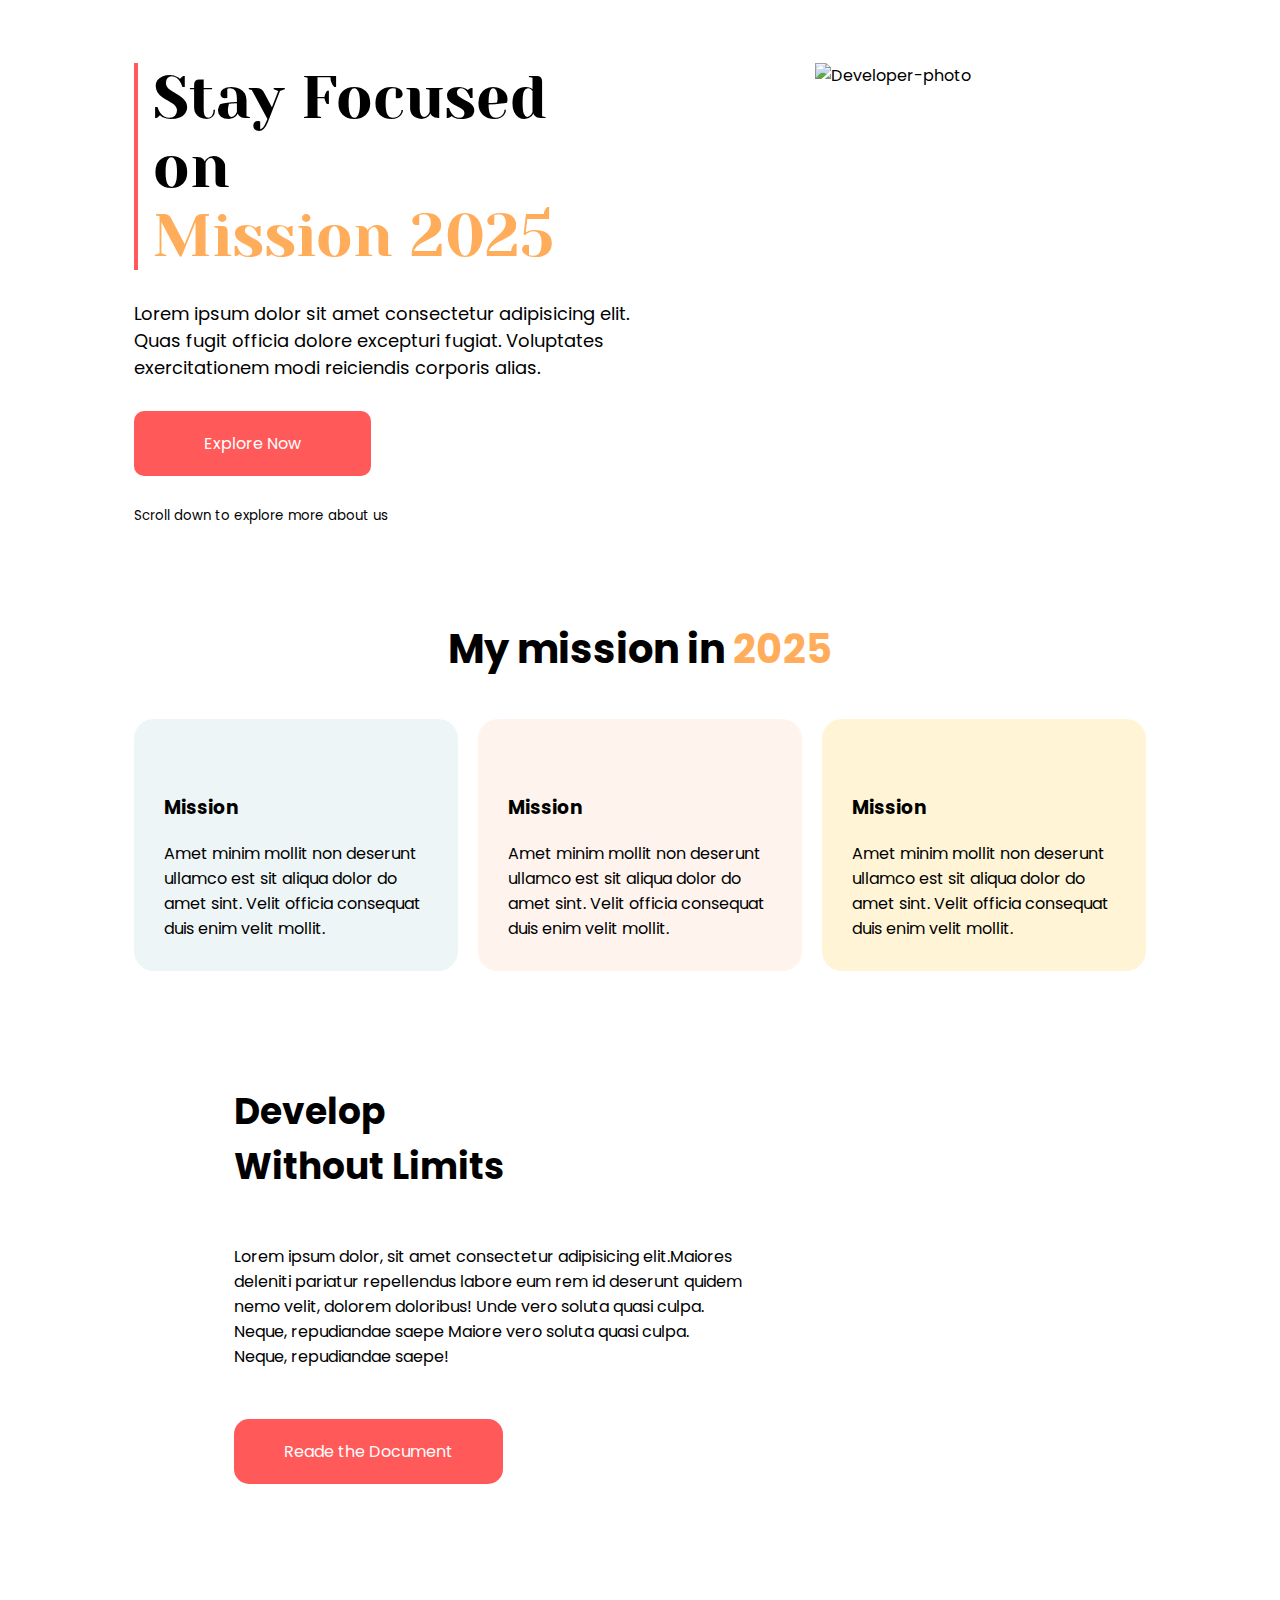
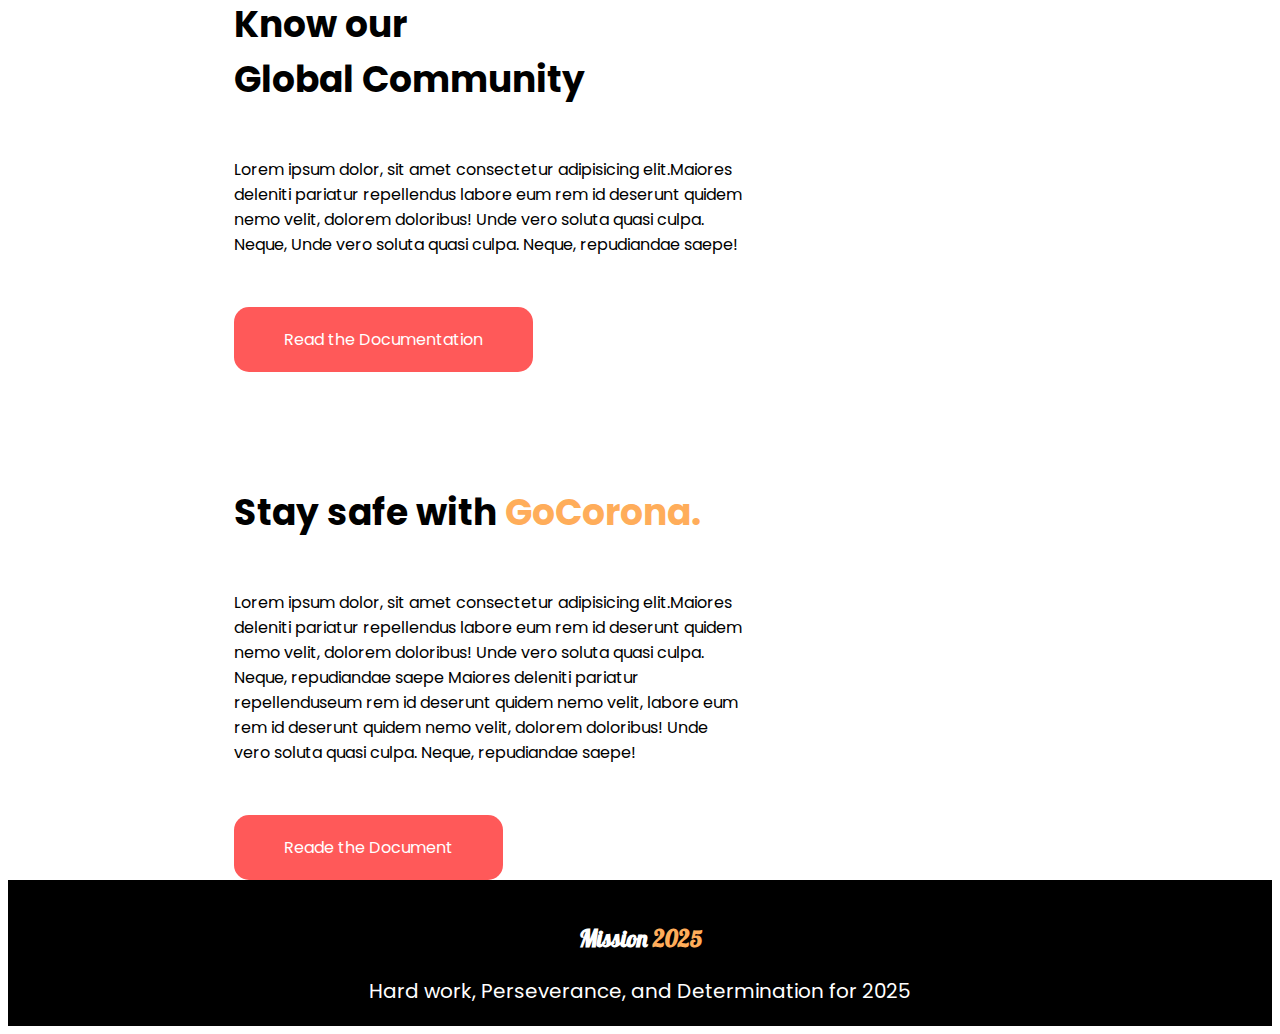
==== index.html @ a76c85a0 "pussing again" ====
<!DOCTYPE html>
<html lang="en">
<head>
    <meta charset="UTF-8">
    <meta name="viewport" content="width=device-width, initial-scale=1.0">
    <title>mission 2025</title>
    <!-- stylesheets -->
     <link rel="stylesheet" href="style.css">
</head>
<body>
    <!-- Header section -->
    <header>
        <div class="container flexable-contant">
         <div class="half-width left-site">
            <h1>Stay Focused on <br> <span>Mission 2025</span></h1>
            <p>Lorem ipsum dolor sit amet consectetur adipisicing elit. Quas fugit officia dolore excepturi fugiat. Voluptates exercitationem modi reiciendis corporis alias.</p>
            <div class="button">
                <a href="#">Explore Now</a>
            </div>
            <small>Scroll down to explore more about us</small>
         </div>
        <div class="half-width right-site">
            <img src="my-photo/pic-001.png" alt="Developer-photo">
         </div>
    </div>
    </header>
    <main>
        <!-- mission secton -->
        <section>
            <div class="container">
                <div class="mission">
                    <h1>My mission in <span>2025</span></h1>
                    <div class="items">
                        <div class="item" id="item-1">
                            <img src="illustrators/illustrator-1.png" alt="">
                            <h3>Mission</h3>
                            <p>Amet minim mollit non deserunt ullamco est sit aliqua dolor do amet sint. Velit officia consequat duis enim velit mollit.</p>
                        </div>
                        <div class="item" id="item-2">
                            <img src="illustrators/illustrator-2.png" alt="">
                            <h3>Mission</h3>
                            <p>Amet minim mollit non deserunt ullamco est sit aliqua dolor do amet sint. Velit officia consequat duis enim velit mollit.</p>
                        </div>
                        <div class="item" id="item-3">
                            <img src="illustrators/illustrator-3.png" alt="">
                            <h3>Mission</h3>
                            <p>Amet minim mollit non deserunt ullamco est sit aliqua dolor do amet sint. Velit officia consequat duis enim velit mollit.</p>
                        </div>
                    </div>
                </div>
            </div>
        </section>
        <!-- Develop Section -->
        <section>
            <div class="container">
            <div class="left">
                <img src="pictures/coding.png" alt="">
            </div>
            <div class="right">
                <h1>Develop 
                    <br>
                       Without Limits</h1>
                    <p>Lorem ipsum dolor, sit amet consectetur adipisicing elit.Maiores deleniti pariatur repellendus labore eum rem id deserunt quidem nemo velit, dolorem doloribus! Unde vero soluta quasi culpa. Neque, repudiandae saepe Maiore vero soluta quasi culpa. Neque, repudiandae saepe!</p>
                    <a href="#">Reade the Document</a>
            </div>
            </div>
        </section>
        <!-- Community section -->
        <section>
            <div class="container lining">
            <div class="left">
                <img src="pictures/project.png" alt="">
            </div>
            <div class="right margin">
                <h1>Know our  
                    <br>
                    Global Community </h1>
                    <p>Lorem ipsum dolor, sit amet consectetur adipisicing elit.Maiores deleniti pariatur repellendus labore eum rem id deserunt quidem nemo velit, dolorem doloribus! Unde vero soluta quasi culpa. Neque,  Unde vero soluta quasi culpa. Neque, repudiandae saepe!</p>
                    <a href="#">Read the  Documentation</a>
            </div>
            </div>
        </section>
        <!-- Application Section -->
        <section>
            <div class="container">
            <div class="left">
                <img src="pictures/app.png" alt="">
            </div>
            <div class="right">
                <h1>Stay safe with
                    <span> GoCorona. </span> 
                        </h1>
                    <p>Lorem ipsum dolor, sit amet consectetur adipisicing elit.Maiores deleniti pariatur repellendus labore eum rem id deserunt quidem nemo velit, dolorem doloribus! Unde vero soluta quasi culpa. Neque, repudiandae saepe Maiores deleniti pariatur repellenduseum rem id deserunt quidem nemo velit, labore eum rem id deserunt quidem nemo velit, dolorem doloribus! Unde vero soluta quasi culpa. Neque, repudiandae saepe!</p>
                    <a href="#">Reade the Document</a>
            </div>
            </div>
        </section>
    </main>
    <footer>
        <div>
            <h3>Mission <span>2025</span></h3>
            <p>Hard work, Perseverance, and Determination for 2025</p>
        </div>
    </footer>
</body>
</html>
---- style.css ----
/* google fonts */
@import url('https://fonts.googleapis.com/css2?family=Lobster&family=Poppins:ital,wght@0,100;0,200;0,300;0,400;0,500;0,600;0,700;0,800;0,900;1,100;1,200;1,300;1,400;1,500;1,600;1,700;1,800;1,900&family=Yeseva+One&display=swap');


body {
    font-family: "Poppins", serif;
}
body h1,p {
    margin: 0;
}
.half-width {
    width: 50%;
}
.container {
    width: 80%;
    display: flex;
    margin: 5% auto 0 auto;
}
/* Header section css */
header img {
    width: 80%;
}
header .right-site {
   text-align: center;
}
.left-site {
    display: flex;
    flex-direction: column;
     justify-content: center;
     gap: 30px;
}
.left-site h1 {
    font-family: 'yeseva one';
    font-size: 60px;
    font-weight: 400;
    border-left: 4px solid #ff5959;
    padding-left: 15px;
}
.left-site h1 span {
    color: #FFAD5A;
}
.left-site p {
    font-size: 18px;
}
.button a {
    background-color: #ff5959;
    display: inline-block;
    padding: 20px 70px;
    color: white;
    text-decoration: none;
    border-radius: 10px;
}

/* Mission area section */
.mission h1 {
    font-size: 40px;
    text-align: center;
}
.container h1 span {
color: #FFAD5A;
}
.mission {
    display: flex;
    flex-direction: column;
    gap: 40px;
    margin-top: 30px;
}
.mission .items {
    display: flex;
    gap: 20px;
}
.items .item {
    border-radius: 20px;
    padding: 30px;
}
.items .item img {
    width: 150px;
}
#item-1 {
    background-color: #4f9da61a;
    ;
}
#item-2 {
    background-color: #FF8B591A;
}
#item-3 {
    background-color: #fff4d6;
}

/* Developing section */
.left {
     text-align: center;
}
.left img {
    width: 100%;
}
.right {
    margin-left: 100px;
    margin-top: 50px;
    gap: 30px;
}
.right h1 {
    font-size: 36px;
}
.right a {
    text-decoration: none;
    color: white;
    background-color: #ff5959;
    padding: 20px 50px;
    border-radius: 15px;
    display: inline-block;
}
.right p {
    margin: 50px 0;
    padding-right: 400px;
}
/* Community sectiion */
.lining {
    flex-direction: row-reverse;
}
.margin {
    margin-right: 0;
}

/* footer section */
footer {
    text-align: center;
    background-color: black;
    color: white;
    padding: 20px 0;
    font-size: 20px;
}
footer h3 {
    font-family: "Lobster", serif;
}
footer h3 span {
    color: #FFAD5A;
}
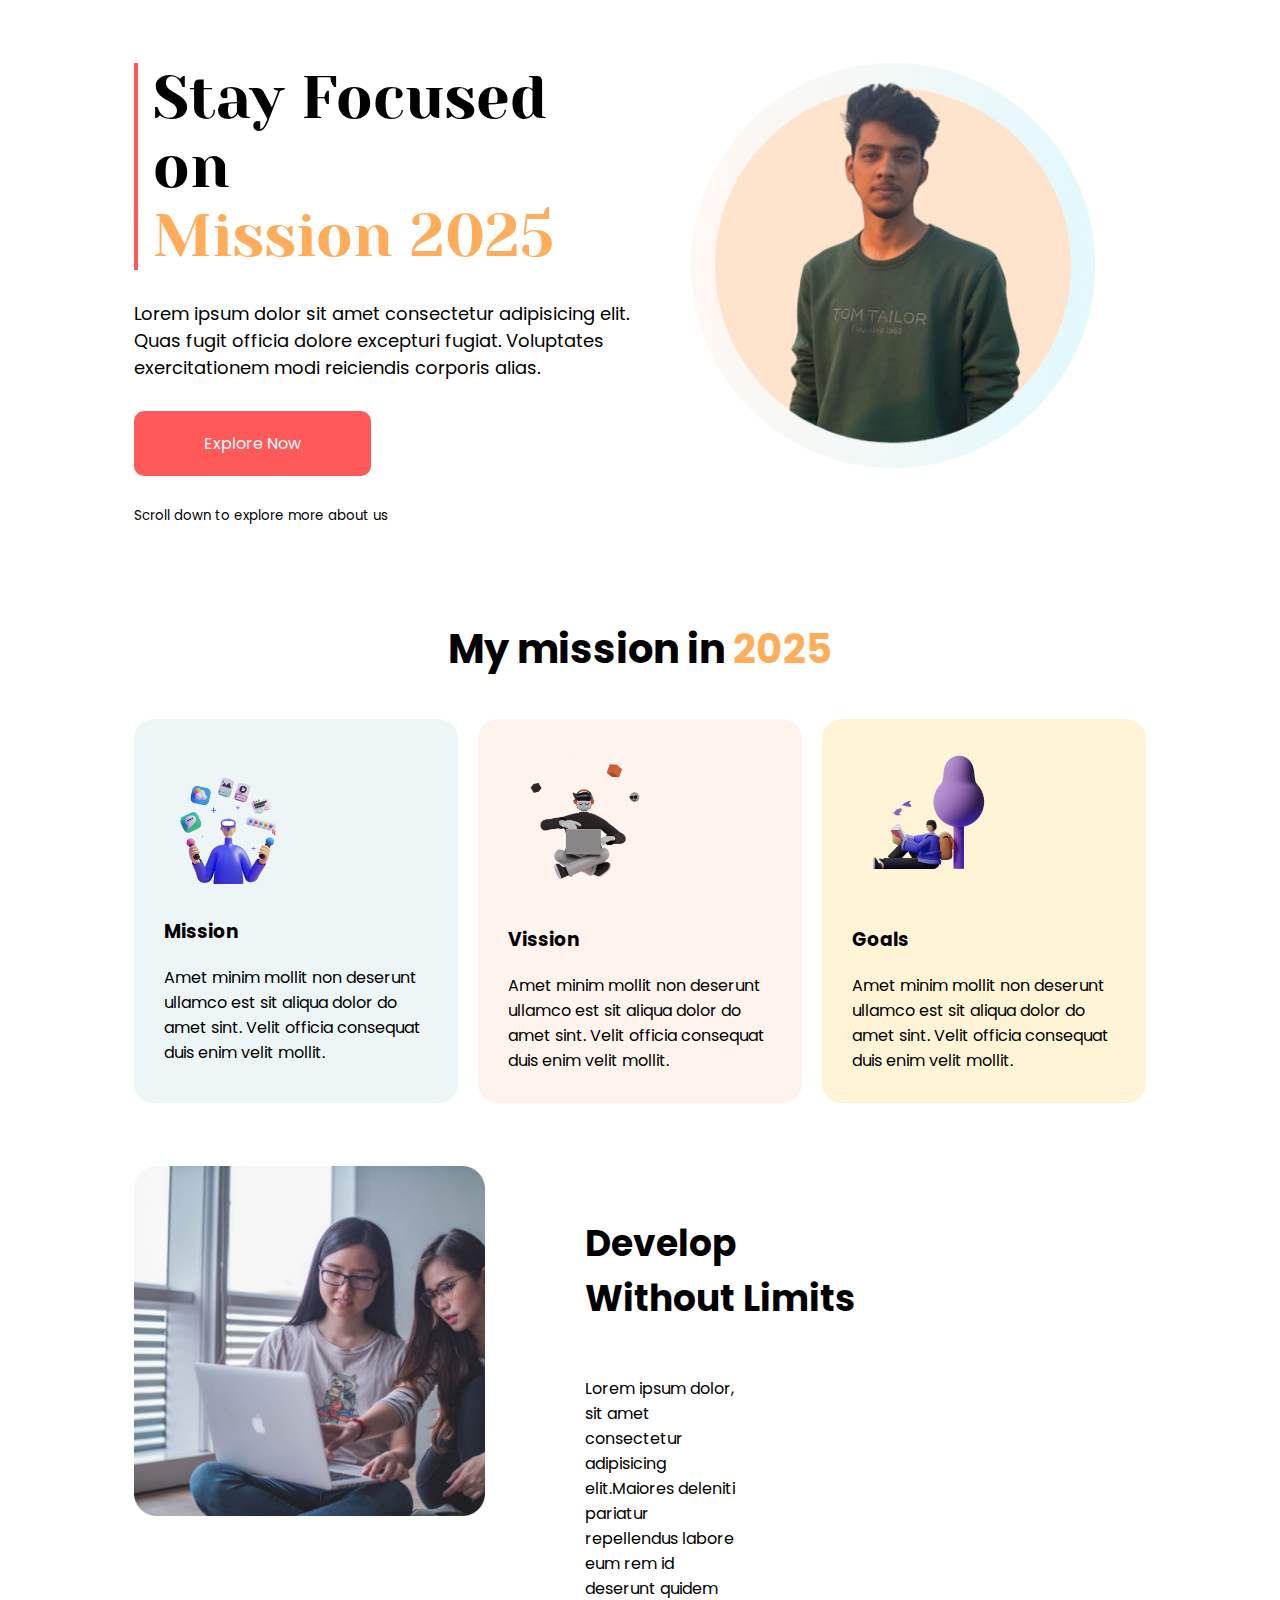
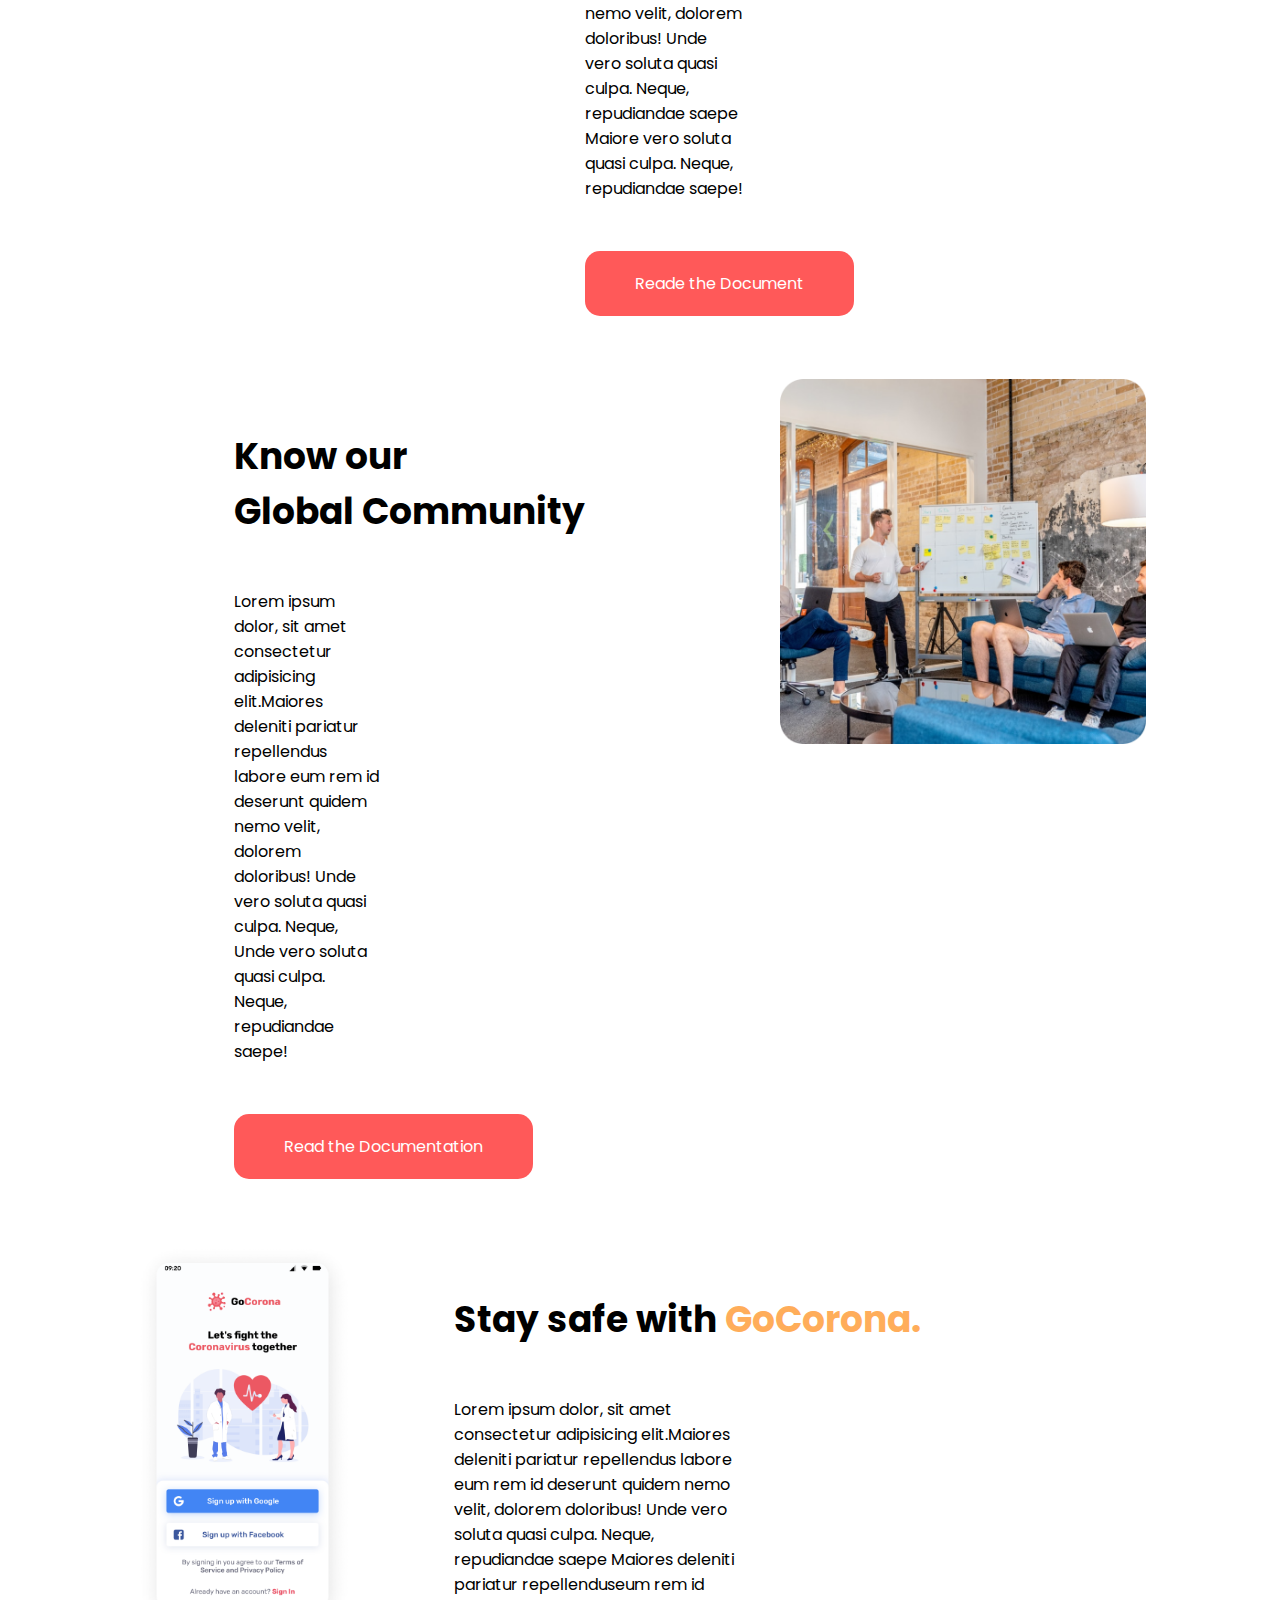
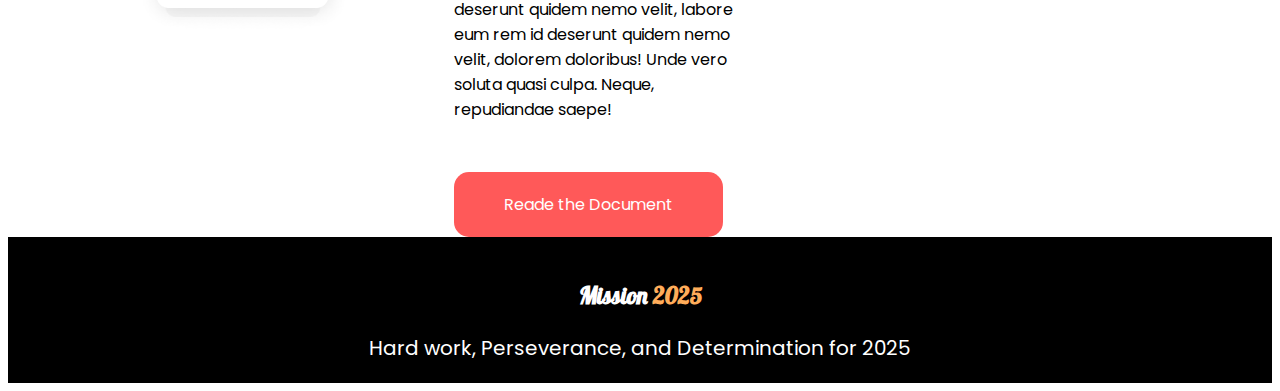
==== commit 1cf7130e: "change" ====
--- a/index.html
+++ b/index.html
@@ -20,7 +20,7 @@
             <small>Scroll down to explore more about us</small>
          </div>
         <div class="half-width right-site">
-            <img src="my-photo/pic-001.png" alt="Developer-photo">
+            <img src="images/my-photo/pic-001.png" alt="Developer-photo">
          </div>
     </div>
     </header>
@@ -32,18 +32,18 @@
                     <h1>My mission in <span>2025</span></h1>
                     <div class="items">
                         <div class="item" id="item-1">
-                            <img src="illustrators/illustrator-1.png" alt="">
+                            <img src="images/illustrators/illustrator-1.png" alt="">
                             <h3>Mission</h3>
                             <p>Amet minim mollit non deserunt ullamco est sit aliqua dolor do amet sint. Velit officia consequat duis enim velit mollit.</p>
                         </div>
                         <div class="item" id="item-2">
-                            <img src="illustrators/illustrator-2.png" alt="">
-                            <h3>Mission</h3>
+                            <img src="images/illustrators/illustrator-2.png" alt="">
+                            <h3>Vission</h3>
                             <p>Amet minim mollit non deserunt ullamco est sit aliqua dolor do amet sint. Velit officia consequat duis enim velit mollit.</p>
                         </div>
                         <div class="item" id="item-3">
-                            <img src="illustrators/illustrator-3.png" alt="">
-                            <h3>Mission</h3>
+                            <img src="images/illustrators/illustrator-3.png" alt="">
+                            <h3>Goals</h3>
                             <p>Amet minim mollit non deserunt ullamco est sit aliqua dolor do amet sint. Velit officia consequat duis enim velit mollit.</p>
                         </div>
                     </div>
@@ -54,7 +54,7 @@
         <section>
             <div class="container">
             <div class="left">
-                <img src="pictures/coding.png" alt="">
+                <img src="images/pictures/coding.png" alt="">
             </div>
             <div class="right">
                 <h1>Develop 
@@ -69,7 +69,7 @@
         <section>
             <div class="container lining">
             <div class="left">
-                <img src="pictures/project.png" alt="">
+                <img src="images/pictures/project.png" alt="">
             </div>
             <div class="right margin">
                 <h1>Know our  
@@ -84,7 +84,7 @@
         <section>
             <div class="container">
             <div class="left">
-                <img src="pictures/app.png" alt="">
+                <img src="images/pictures/app.png" alt="">
             </div>
             <div class="right">
                 <h1>Stay safe with
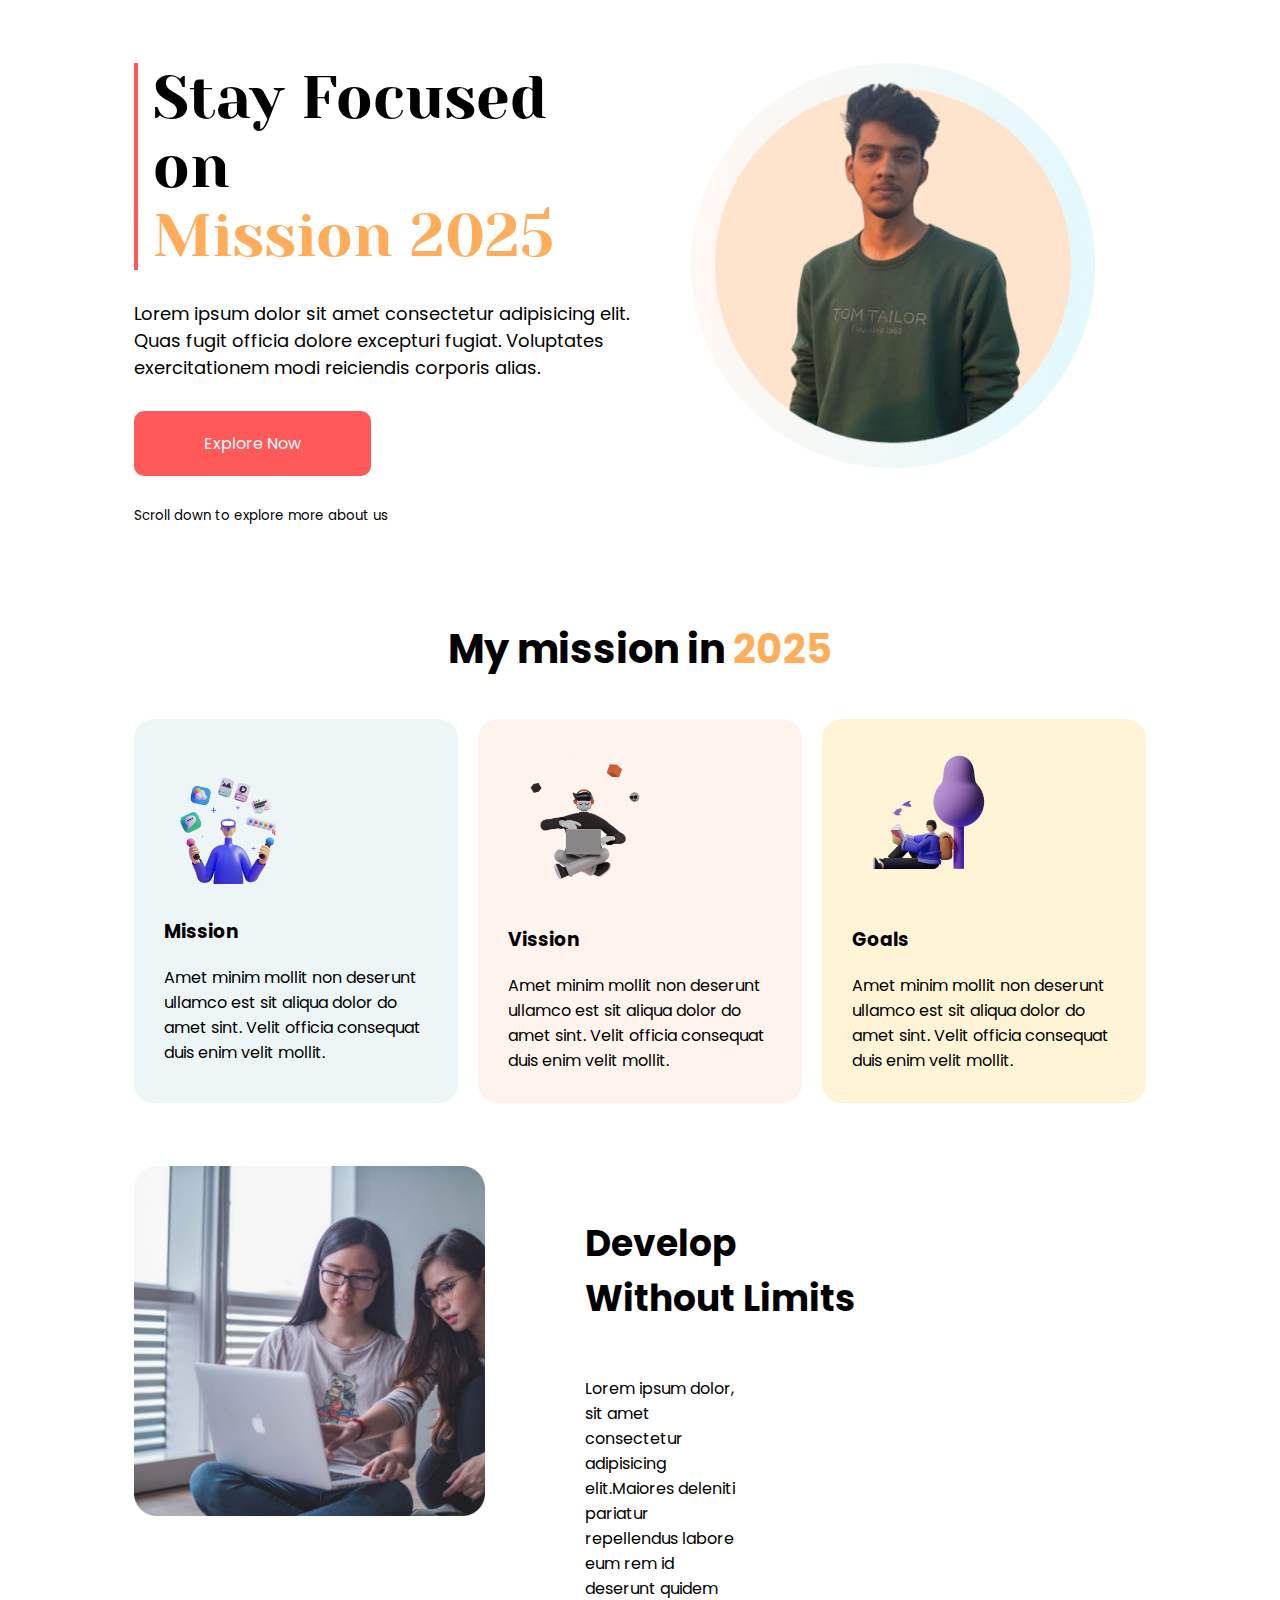
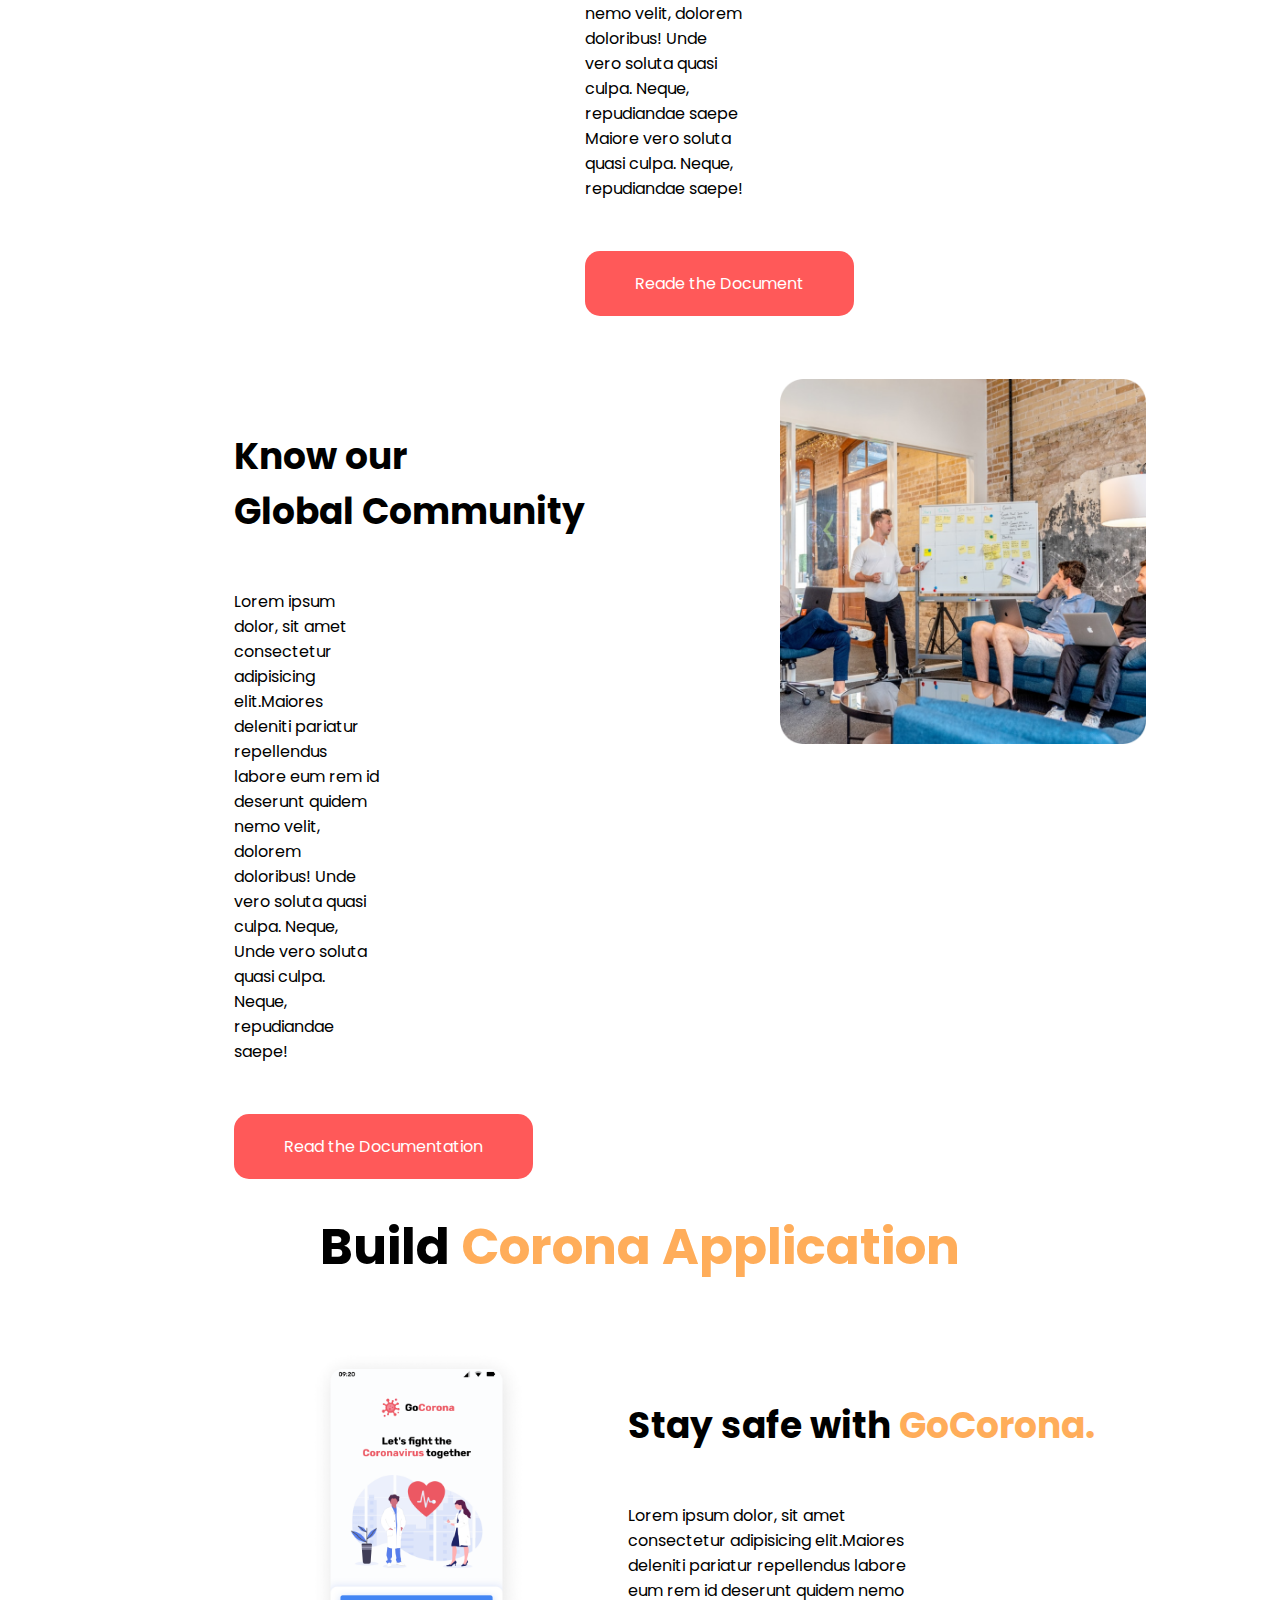
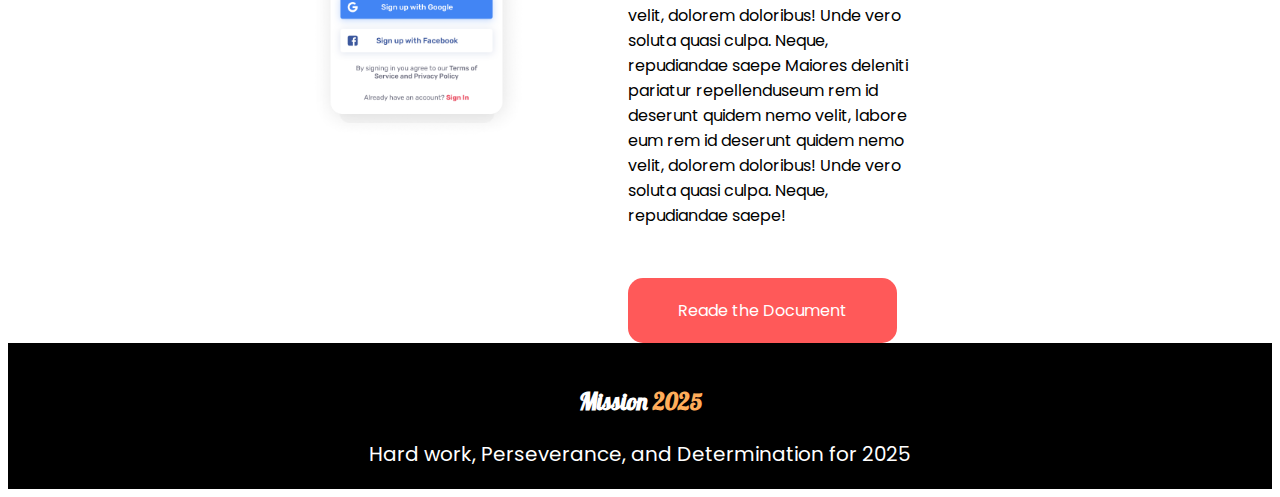
==== commit e6cd47bf: "again" ====
--- a/index.html
+++ b/index.html
@@ -82,7 +82,10 @@
         </section>
         <!-- Application Section -->
         <section>
-            <div class="container">
+            <div class="middle">
+                <h1>Build <span>Corona Application</span></h1>
+            </div>
+            <div class="container last-container">
             <div class="left">
                 <img src="images/pictures/app.png" alt="">
             </div>
--- a/style.css
+++ b/style.css
@@ -118,10 +118,17 @@
 .lining {
     flex-direction: row-reverse;
 }
-.margin {
-    margin-right: 0;
+.middle h1 {
+    text-align: center;
+    font-size: 50px;
+    padding-top: 30px;
 }
-
+.middle h1 span {
+    color: #FFAD5A;
+}
+.last-container {
+    margin-left: 300px;
+}
 /* footer section */
 footer {
     text-align: center;
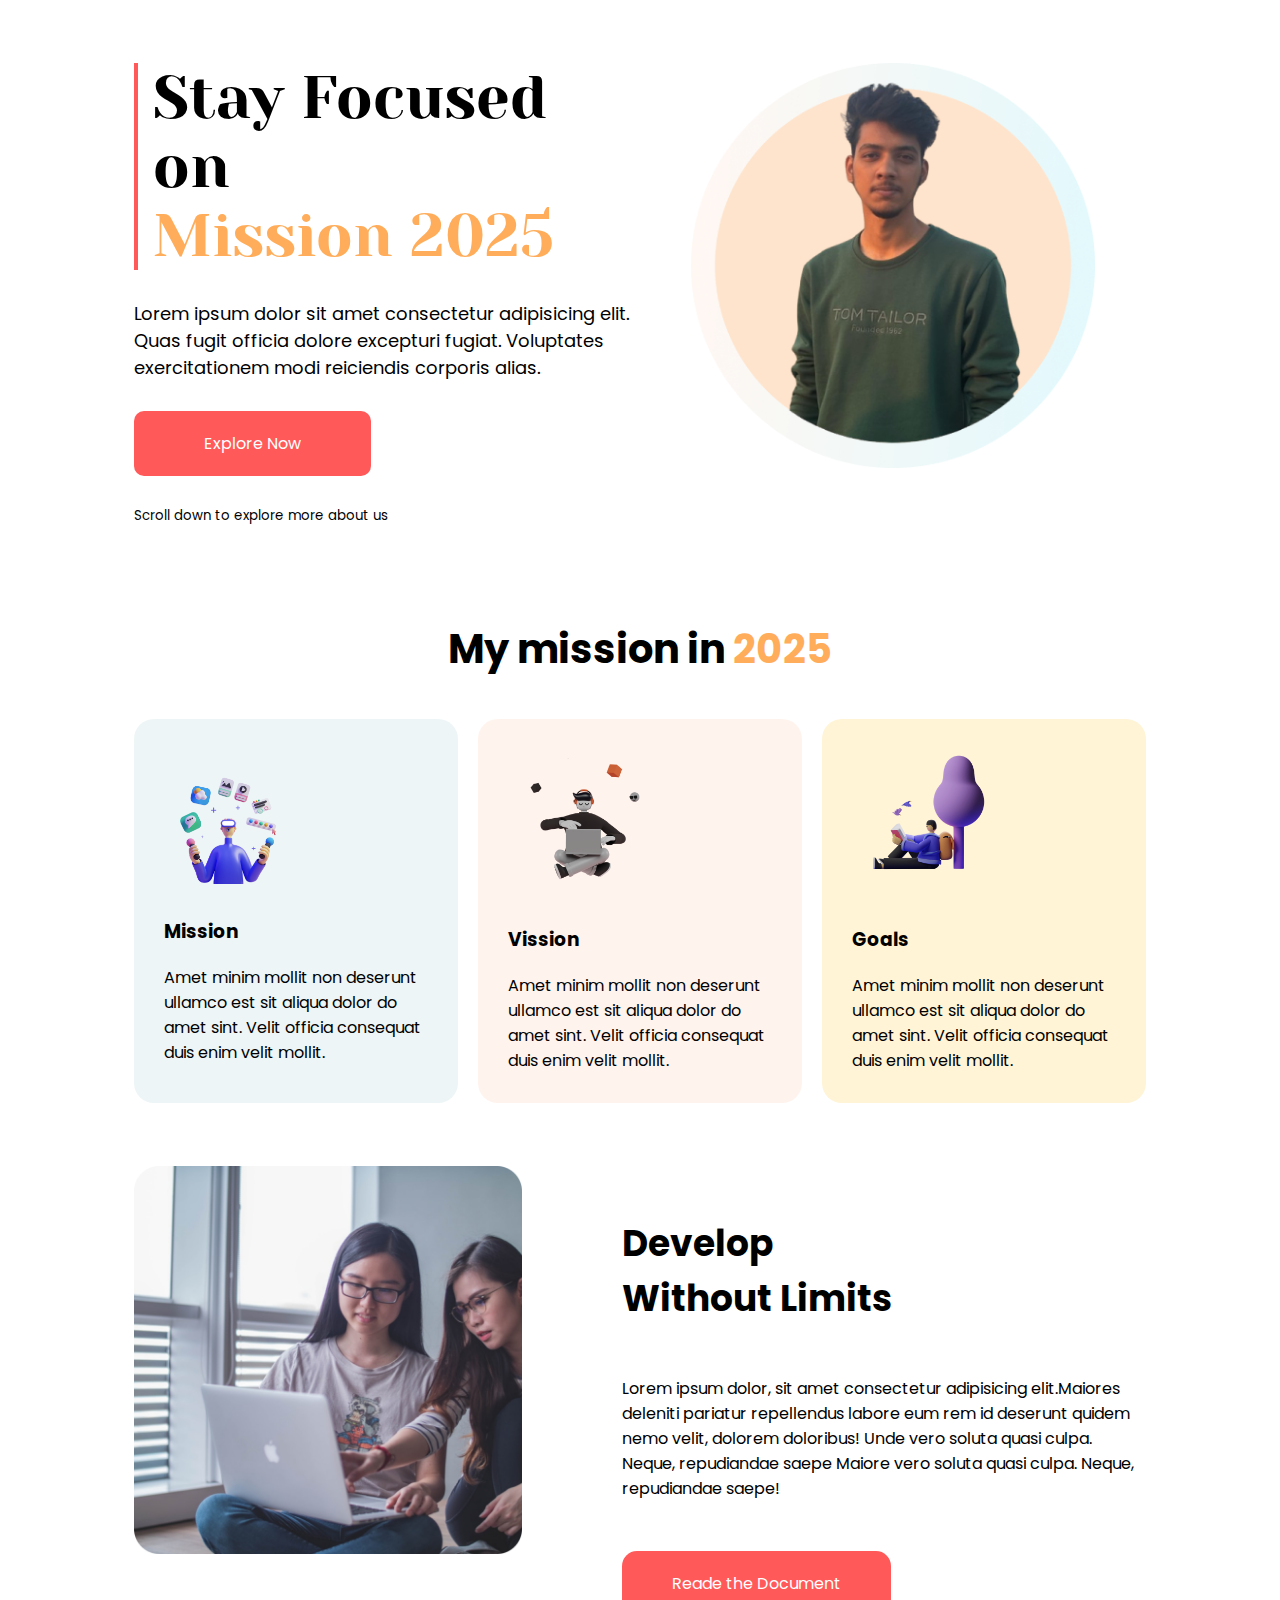
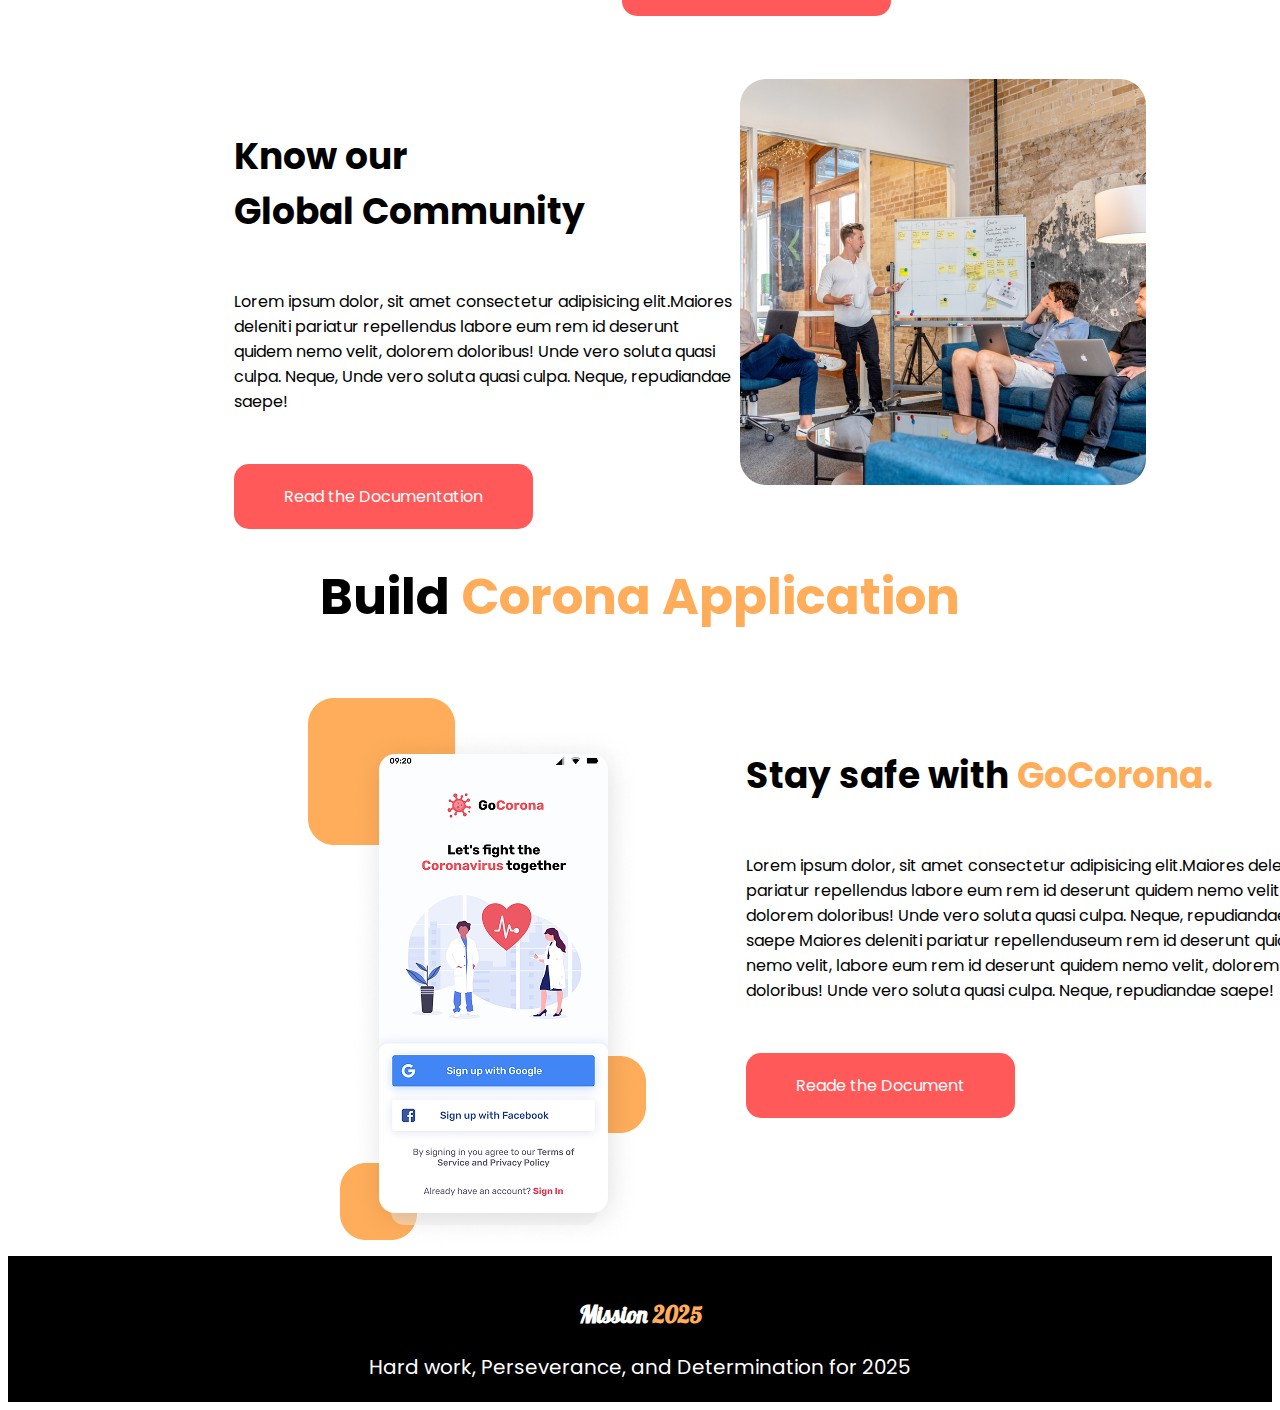
==== commit e1e8fdca: "C" ====
--- a/index.html
+++ b/index.html
@@ -87,7 +87,7 @@
             </div>
             <div class="container last-container">
             <div class="left">
-                <img src="images/pictures/app.png" alt="">
+                <img src="images/pictures/Group 22.png" alt="">
             </div>
             <div class="right">
                 <h1>Stay safe with
--- a/style.css
+++ b/style.css
@@ -112,11 +112,14 @@
 }
 .right p {
     margin: 50px 0;
-    padding-right: 400px;
+    /* padding-right: 400px; */
 }
 /* Community sectiion */
 .lining {
     flex-direction: row-reverse;
+}
+.last-container .left img {
+    width: auto;
 }
 .middle h1 {
     text-align: center;
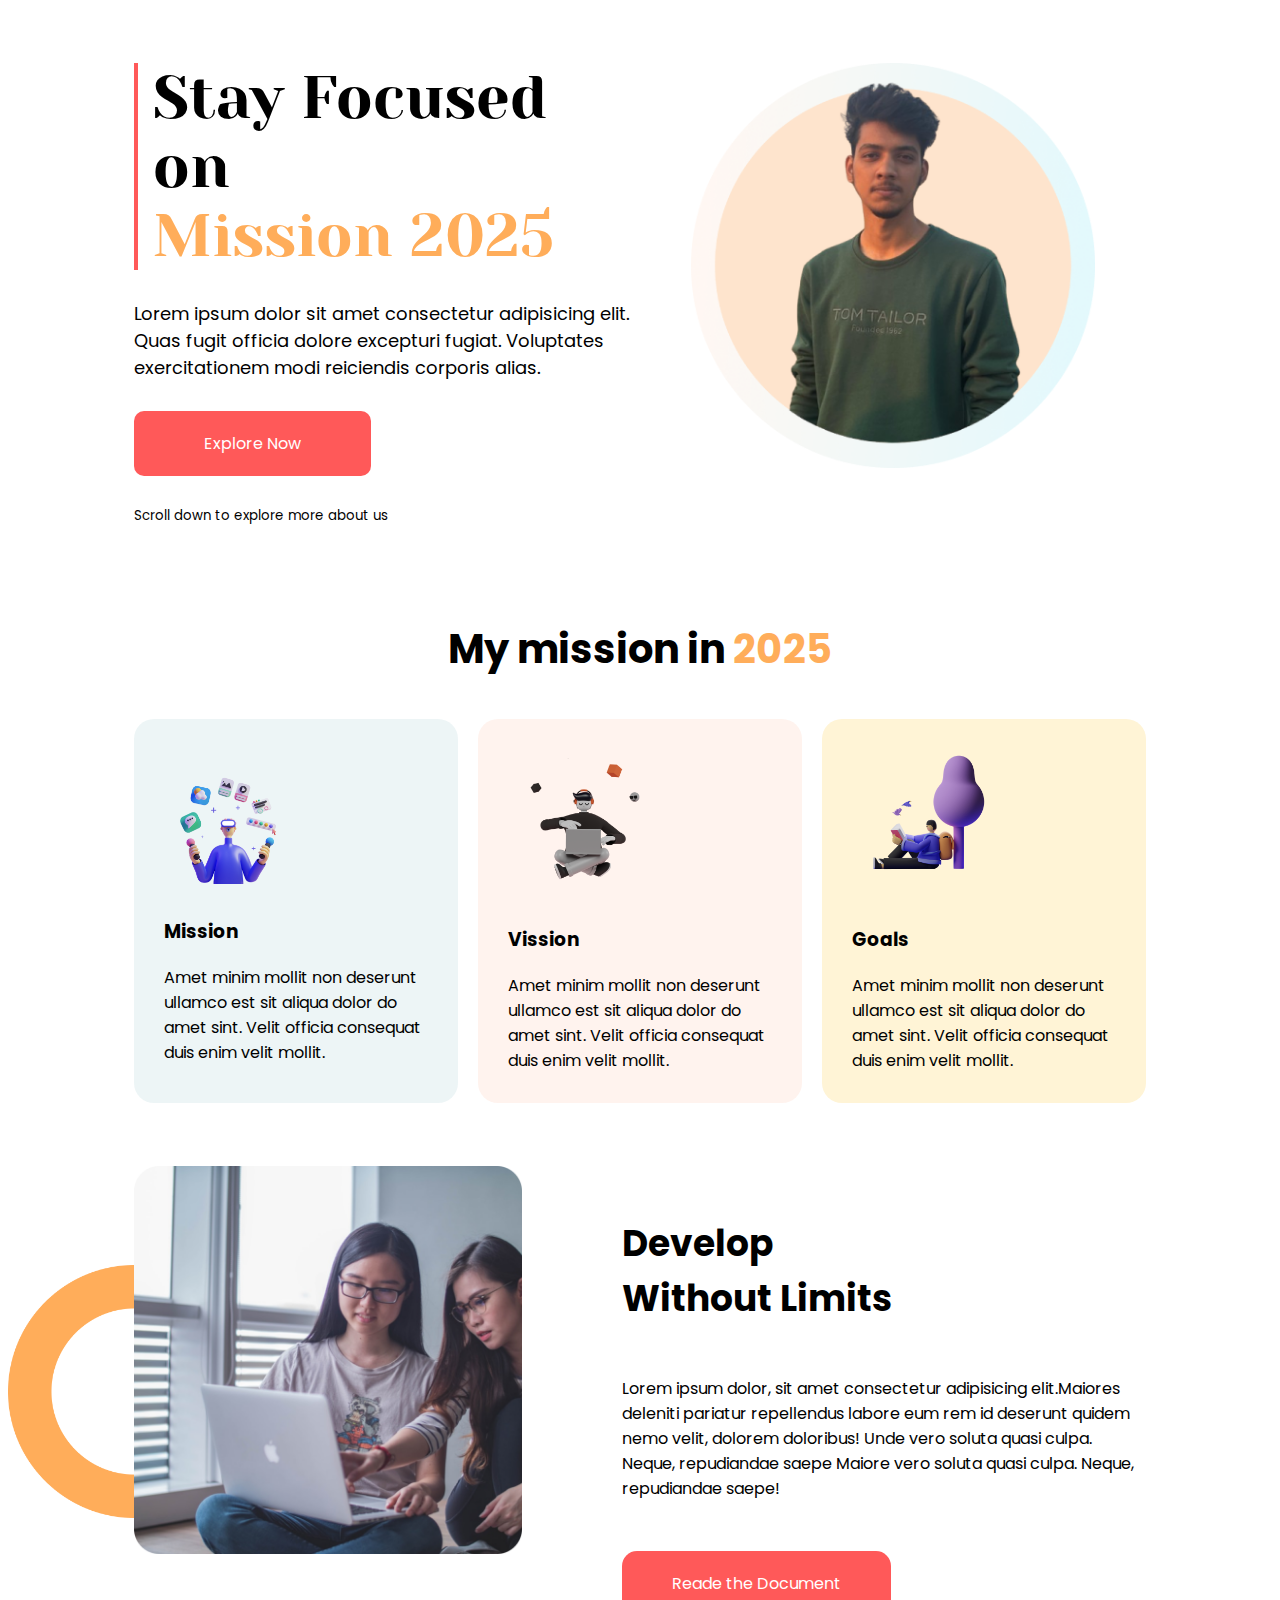
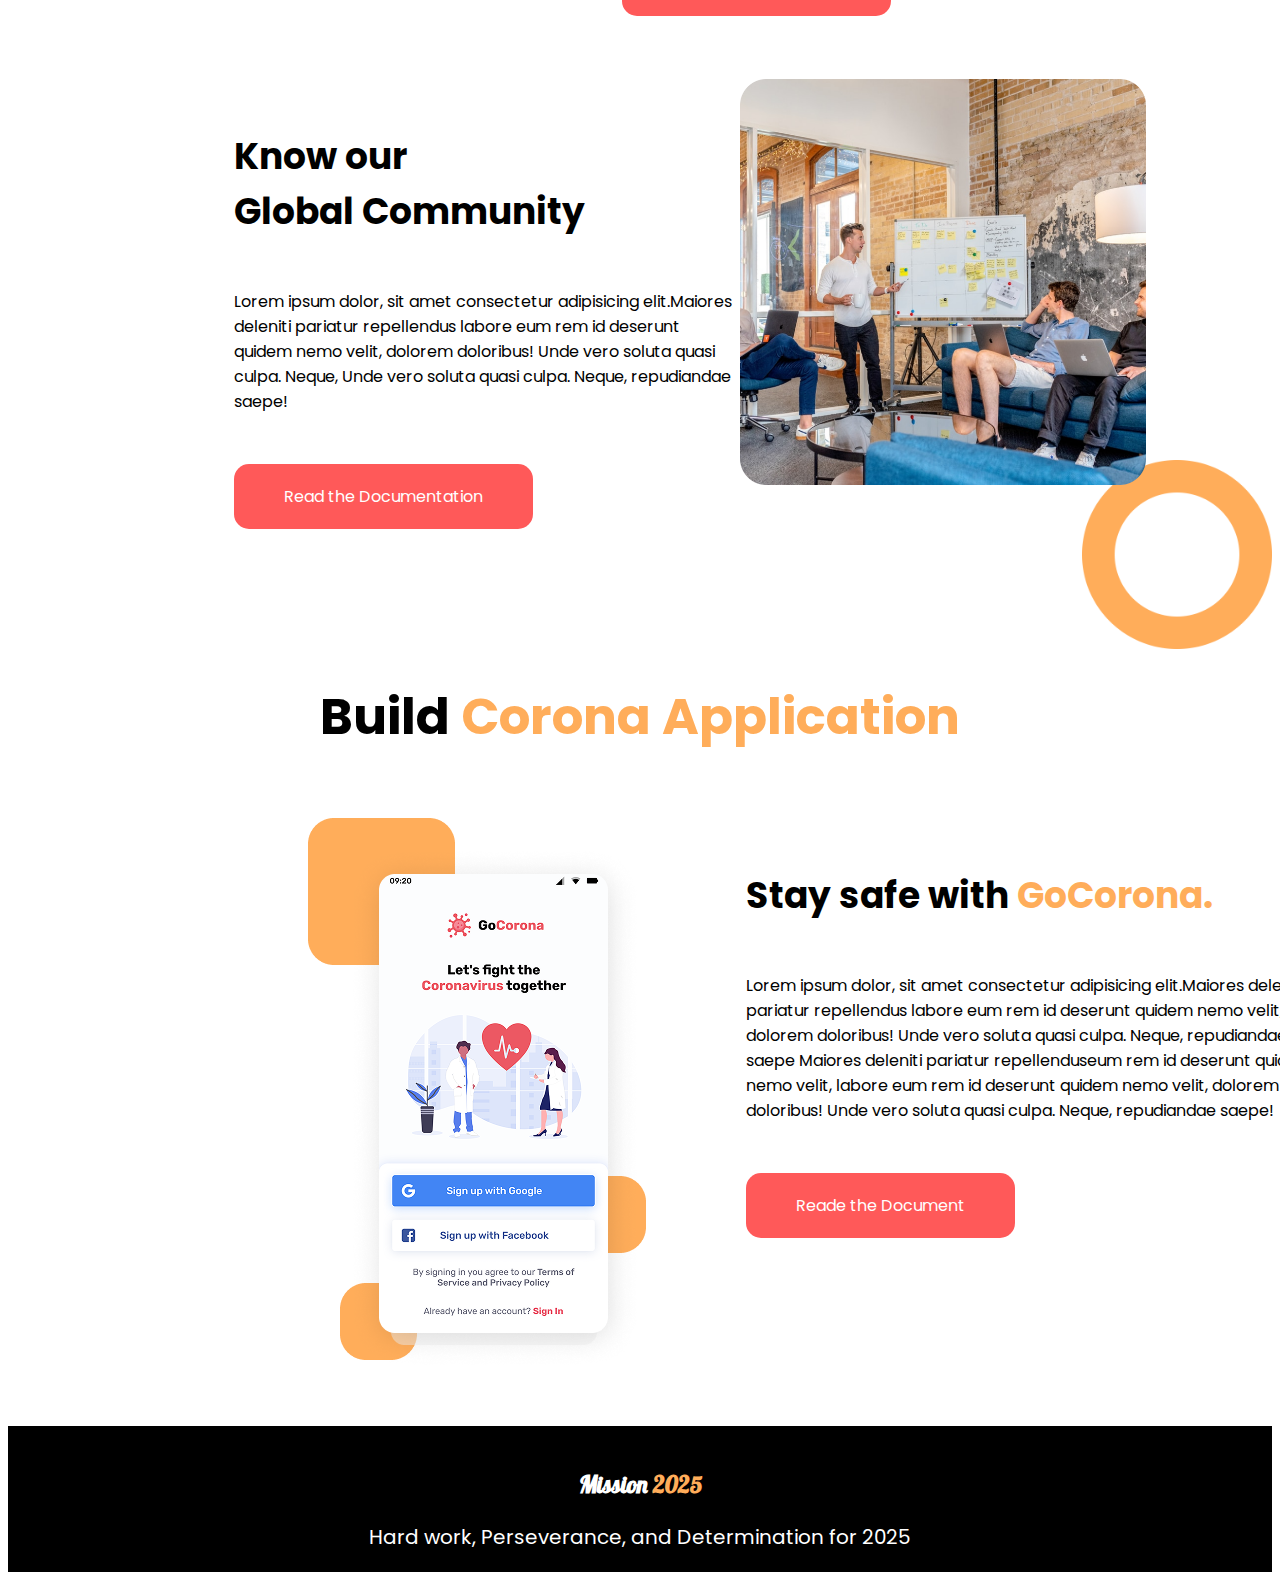
==== commit a765f571: "bg added" ====
--- a/index.html
+++ b/index.html
@@ -51,7 +51,7 @@
             </div>
         </section>
         <!-- Develop Section -->
-        <section>
+        <section class="bgimg">
             <div class="container">
             <div class="left">
                 <img src="images/pictures/coding.png" alt="">
@@ -66,7 +66,7 @@
             </div>
         </section>
         <!-- Community section -->
-        <section>
+        <section class="last-image">
             <div class="container lining">
             <div class="left">
                 <img src="images/pictures/project.png" alt="">
--- a/style.css
+++ b/style.css
@@ -112,11 +112,27 @@
 }
 .right p {
     margin: 50px 0;
-    /* padding-right: 400px; */
+}
+.bgimg {
+    background-image: url(images/Shapes/shape-1.png);
+    background-repeat: no-repeat;
+    background-size: 20%;
+    background-position: left;
 }
 /* Community sectiion */
 .lining {
     flex-direction: row-reverse;
+    padding-bottom: 120px;
+}
+.last-image {
+    background-image: url(images/Shapes/shape-1.png);
+    background-repeat: no-repeat;
+    background-size: 15%;
+    background-position: bottom right;
+}
+/* Applicarion secrion */
+.last-container {
+    margin-bottom: 50px;
 }
 .last-container .left img {
     width: auto;
